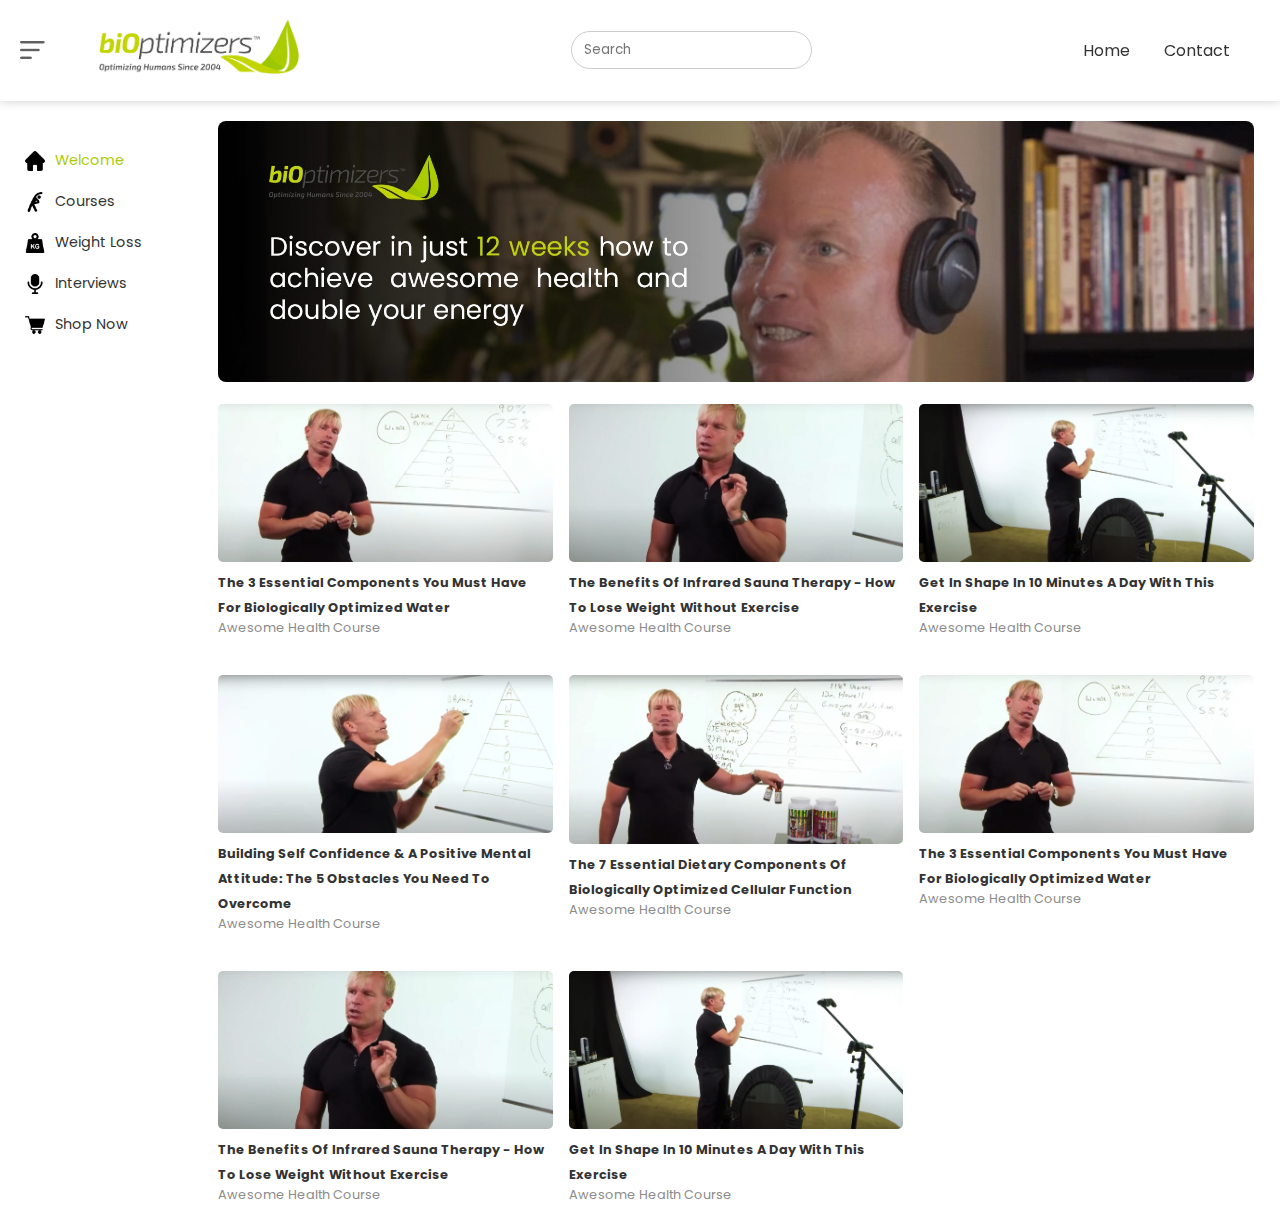
==== videoDashboard.html @ 5ee22897 "uploading the first files" ====
<!DOCTYPE html>
<html lang="en">
<head>
	<meta charset="UTF-8">
	<meta name="viewport" content="width=device-width, initial-scale=1.0">
	<meta http-equiv="X-UA-Compatible" content="ie=edge">
	<link rel="stylesheet" href="style.css">
    <link rel="stylesheet" href="https://use.fontawesome.com/releases/v5.8.1/css/all.css" integrity="sha384-50oBUHEmvpQ+1lW4y57PTFmhCaXp0ML5d60M1M7uH2+nqUivzIebhndOJK28anvf" crossorigin="anonymous">
    <link rel="preconnect" href="https://fonts.googleapis.com">
    <link href="https://fonts.googleapis.com/css2?family=Poppins:ital,wght@0,100;0,200;0,300;0,400;0,500;0,600;0,700;0,800;0,900;1,100;1,200;1,300;1,400;1,500;1,600;1,700;1,800;1,900&display=swap" rel="stylesheet">
	<title>Video Dashboard | Bioptimizers</title>
</head>
<body>
   
    <nav class="flex-div">
        <div class="nav-left">
            <img src="/images/menu2.png" class="menu-icon">
            <a href="index.html"><img src="/images/bio-logo-optimizing-humans-2004.png"class="logo"></a>
        </div>
        <div class="nav-middle flex-div">
            <div class="search-box flex-div">
                <input type="text" placeholder="Search">
                <i class="fas fa-search"></i>
            </div>


        </div>
        <div class="nav-right ">
            <li><a href="index.html">Home</a></li>
            <li><a href="https://bioptimizers.com/contact-us/">Contact</a></li>
        </div>
    </nav>

    <!----sidebar---->

    <div class="sidebar">

        <div class="shortcut-links">
            <a href="videoDashboard.html"><img src="/images/home.png"><p>Welcome</p></a>
            <a href="#"><img src="/images/stretching-exercises.png"><p>Courses</p></a>
            <a href="#"><img src="/images/weight.png"><p>Weight Loss</p></a>
            <a href="#"><img src="/images/microphone.png"></i><p>Interviews</p></a>
            <a href="#"><img src="/images/shopping-cart.png"></i><p>Shop Now</p></a>
        </div>
    </div>

    <!----main---->
    <div class="container">
        <div class="banner">
            <img src="/images/banner3.jpg">
            <div class="color-overlay"></div>
        </div>
        <div class="list-container">
            <div class="vid-list">
                <a href="playVideo.html" ><img src="/images/day-1.jpg" class="thumbnail"></a>
                <div class="vid-info">
                    <a href="playVideo.html">The 3 Essential Components You Must Have For Biologically Optimized Water</a>
                    <p>Awesome Health Course</p>
                </div>
            </div>
            <div class="vid-list">
                <a href="playVideo.html" ><img src="/images/day-2.jpg" class="thumbnail"></a>
                <div class="vid-info">
                    <a href="">The Benefits Of Infrared Sauna Therapy - How To Lose Weight Without Exercise</a>
                    <p>Awesome Health Course</p>
                </div>
            </div>
            <div class="vid-list">
                <a href="playVideo.html" ><img src="/images/day-3.jpg" class="thumbnail"></a>
                <div class="vid-info">
                    <a href="">Get In Shape In 10 Minutes A Day With This Exercise</a>
                    <p>Awesome Health Course</p>
                </div>
            </div>
            <div class="vid-list">
                <a href="playVideo.html" ><img src="/images/day-4.jpg" class="thumbnail"></a>
                <div class="vid-info">
                    <a href="">Building Self Confidence & A Positive Mental Attitude: The 5 Obstacles You Need To Overcome</a>
                    <p>Awesome Health Course</p>
                </div>
            </div>
            <div class="vid-list">
                <a href="playVideo.html" ><img src="/images/day-5.jpg" class="thumbnail"></a>
                <div class="vid-info">
                    <a href="">The 7 Essential Dietary Components Of Biologically Optimized Cellular Function</a>
                    <p>Awesome Health Course</p>
                </div>
            </div>
            <div class="vid-list">
                <a href="playVideo.html" ><img src="/images/day-1.jpg" class="thumbnail"></a>
                <div class="vid-info">
                    <a href="">The 3 Essential Components You Must Have For Biologically Optimized Water</a>
                    <p>Awesome Health Course</p>
                </div>
            </div>
            <div class="vid-list">
                <a href="playVideo.html" ><img src="/images/day-2.jpg" class="thumbnail"></a>
                <div class="vid-info">
                    <a href="">The Benefits Of Infrared Sauna Therapy - How To Lose Weight Without Exercise</a>
                    <p>Awesome Health Course</p>
                </div>
            </div>
            <div class="vid-list">
                <a href="playVideo.html" ><img src="/images/day-3.jpg" class="thumbnail"></a>
                <div class="vid-info">
                    <a href="">Get In Shape In 10 Minutes A Day With This Exercise</a>
                    <p>Awesome Health Course</p>
                </div>
                
            </div>
        </div>

    </div>


    <script src="/js/videoDashboardHamburguer.js"></script>
</body>
</html>
---- style.css ----
@import url('https://fonts.googleapis.com/css2?family=Poppins:ital,wght@0,100;0,200;0,300;0,400;0,500;0,600;0,700;0,800;0,900;1,100;1,200;1,300;1,400;1,500;1,600;1,700;1,800;1,900&display=swap');

* {
	margin: 0;
	padding: 0;
	box-sizing: border-box;
	font-family: 'Poppins', sans-serif;
}

section {
	position: relative;
	width: 100%;
	min-height: 100vh;
	padding: 100px;
	display: flex;
	justify-content: space-between;
	align-items: center;
	background: #fff;

}

header {
	position: absolute;
	top: 0;
	left: 0;
	width: 100%;
	padding: 20px 100px;
	display: flex;
	justify-content: space-between;
	align-items: center;
	background: #fff;
}

.logo {
	width: 200px;
}

header .logo {
	position: relative;
	max-width: 200px;
}
header ul {
	position: relative;
	display: flex;
}



header ul li {
	list-style: none;
}


header ul li a {
	display: inline-block;
	color: #333;
	font-weight: 400;
	margin-left: 40px;
	text-decoration: none;
}

header ul li a:hover{
	color: rgb(36, 36, 36);
	font-weight: 700;
}

.content {
	position: relative;
	width: 100%;
	display: flex;
	justify-content: space-between;
	align-items: center;
}

.content .textBox {
	position: relative;
	max-width: 600px;
}

.content .textBox h2 {
	color: #333;
	font-size: 4rem;
}

.content .textBox h2 span {
	color: #c2d500;
	font-size: 1.4em;
	font-weight: 900;
}

.content .textBox p {
	color: #333;
}


.content .textBox a{
	display: inline-block;
	margin-top: 20px;
	padding: 8px 20px;
	background: #c2d500;
	color: #fff;
	text-decoration: none;
	font-weight: bold;

}

.content .textBox a:hover{
	color: #333;
	font-weight: bold;
}

.content .imgBox {
	width: 600px;
	display: flex;
	justify-content: flex-end;
	padding-right: 50px;
	margin-top: 50px;
}

.content .imgBox img {
	max-width: 340px;
}

.circle {
	position: absolute;
	top: 0;
	left: 0;
	width: 100%;
	height: 100%;
	background: #abcc04;
	clip-path: circle(600px at right 700px);
}
@media (max-width: 991px) 
{    
    header {
        padding: 20px;
    }
    header .logo {
        max-width: 150px;
    }
    
    header ul {
        display: none;
    }

	.toggle {
		position: relative;
		width: 30px;
		height: 30px;
		cursor: pointer;
		background: url(/images/menu.png);
		background-size: 30px;
		background-position:center;
		background-repeat: no-repeat;
		filter: invert();
		z-index: 11;
	}

	.toggle.active {
		background: url(/images/close.png);
		background-size: 30px;
		background-position:center;
		background-repeat: no-repeat;
	}

	header ul.navigation.active{
		position: fixed;
		top: 0;
		left: 0;
		width: 100%;
		height: 100%;
		display: flex;
		justify-content: center;
		align-items: center;
		flex-direction: column;
		background:rgba(243, 243, 243, 0.95);
		z-index: 10;
	}

    section {
        padding: 20px;
    }
    .content {
        flex-direction: column;
        margin-top: 100px;
    }
    .content .textBox h2 {
        font-size: 2.5em;
		margin-bottom: 15px;
    }
	.content .textBox {
		max-width: 100%;
	}

	.content .imgBox{
		max-width: 100%;
	}

	.content .imgBox img {
		max-width: 300px;
	}

	.circle {
		clip-path: circle(400px at center bottom);
	}

}

/* Video Dashboard Starts Here */
 #videoDashboard__section{
	display: flex;
	align-items: flex-start;
	justify-content: center;
	position: relative;
 }

 section main h1 {
	 color: #333;

 }

 section main h1 span {
	color: #c2d500;
	font-weight: 800;
	font-size: 2rem;

}

.flex-div {
	display: flex;
	align-items: center;
}

nav {
	padding: 20px 20px;
	justify-content: space-between;
	box-shadow: 0 0 10px rgba(0, 0, 0, 0.2);
	background-color: white;
	position: sticky;
	top: 0;
	z-index: 10;
}

nav .menu-icon {
	margin-right: 50px;
	padding-bottom: 15px;
	width: 25px;
}



.nav-right li {
	width: 25px;
	margin-right: 30px;
	display: inline;
	
}

.nav-right li a{
	text-decoration: none;
	color: #333;
}

.nav-right li a:hover{
	font-weight: bold;
}

.nav-middle .search-box {
	border: 1px solid #ccc;
	padding: 8px 12px;
	border-radius: 25px;
}

.nav-middle .search-box input {
	width: 200px;
	border: 0;
	outline: 0;
	background: transparent;
}

.nav-middle .search-box i {
	width: 15px;
	color: #ccc;
}

/* Left Sidebar Here */ 
.sidebar {
	background: rgb(255, 255, 255);
	width: 17%;
	height: 100vh;
	position: fixed;
	top: 0;
	padding-left: 25px;
	padding-top: 150px;

}


.sidebar .shortcut-links a img {
	width: 20px;
	margin-right: 10px;

}

.sidebar .shortcut-links a {
	text-decoration: none;
	color: #333;
	margin-right: 20px;
	display: flex;
	align-items: center;
	margin-bottom: 20px;
	width: fit-content;
	flex-wrap: wrap;
	justify-content: center;
	font-size: .9em;
}

.sidebar .shortcut-links a:first-child{
	color: #abcc04;
}

.sidebar .shortcut-links a i {
	margin-right:20px;
	display: flex;
	justify-content: center;
	font-size: 1.5em;
	width: 20px;
}

.small-sidebar {
	width: 5%;
}

.small-sidebar a p{
	display: none;
}


/* Main content Here*/

.container {
	padding-left: 17%;
	padding-right: 2%;
	padding-top: 20px;
	padding-bottom: 20px;

}

.large-container{
	padding-left: 7%;
}


.banner {
	width: 100%;
	height: 100%;

	
}

.banner img {
	width: 100%;
	border-radius: 8px;

}

/* numerous videos Here*/

.list-container {
	display: grid;
	grid-template-columns: repeat(auto-fit, minmax(250px, 1fr));
	grid-column-gap: 16px;
	grid-row-gap: 30px;
	margin-top: 15px;
}


.vid-list .thumbnail {
	width: 100%;
	border-radius: 5px;
	
}

.vid-list .flex-div {
	align-items: flex-start;
	margin-top: 7px;
}


.vid-info a {
	text-decoration: none;
	color: #333;
	font-weight: bold;
	font-size: .8rem;
}

.vid-info a:hover{
	color: #abcc04;
}

.vid-info p{
	font-size: .8rem;
	color: #8b8b8b;
	display: block;
	margin-bottom: 8px;
}

/* media Queries Here */ 

@media (max-width: 900px) {
	.menu-icon {
		display: none;
	}
	.sidebar {
		display: none;
	}

	.container, .large-container {
		padding-left: 5%;
		padding-right: 5%;
	}

	.nav-right li{
		font-size: .7em;
		
	}

	.nav-middle .search-box input{
		width: 50px;

	}
	.logo {
		width: 90px;
	}

}

/* Video player Here*/

.play-container {
	padding-left: 2%;
}

.row {
	display: flex;
	justify-content: space-between;
	flex-wrap: wrap;
}

.play-video {
	flex-basis: 69%;
}

.right-sidebar {
	flex-basis: 30%;
}

.iframe-container {
	position: relative;
	width: 60%;

}

.iframe-container iframe {
	width: 100%;
}
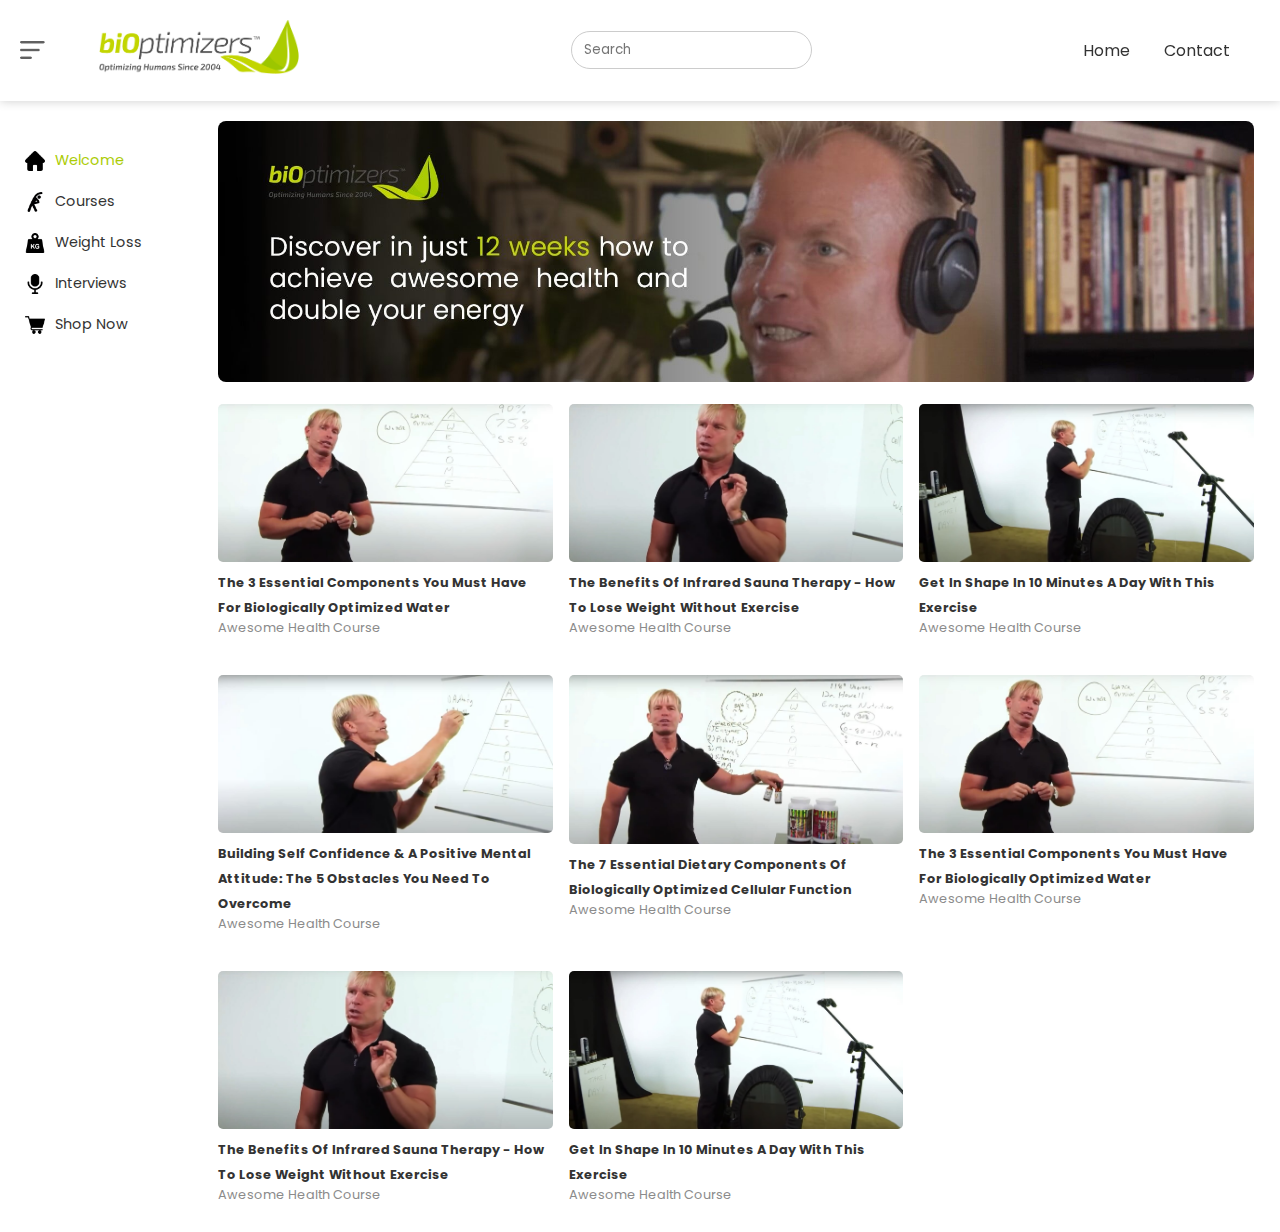
==== commit b97efb89: "Optimizing images" ====
--- a/videoDashboard.html
+++ b/videoDashboard.html
@@ -52,56 +52,56 @@
         </div>
         <div class="list-container">
             <div class="vid-list">
-                <a href="playVideo.html" ><img src="/images/day-1.jpg" class="thumbnail"></a>
+                <a href="#" ><img src="/images/day-1.jpg" class="thumbnail"></a>
                 <div class="vid-info">
-                    <a href="playVideo.html">The 3 Essential Components You Must Have For Biologically Optimized Water</a>
+                    <a>The 3 Essential Components You Must Have For Biologically Optimized Water</a>
                     <p>Awesome Health Course</p>
                 </div>
             </div>
             <div class="vid-list">
-                <a href="playVideo.html" ><img src="/images/day-2.jpg" class="thumbnail"></a>
+                <a href="#" ><img src="/images/day-2.jpg" class="thumbnail"></a>
+                <div class="vid-info">
+                    <a href="#">The Benefits Of Infrared Sauna Therapy - How To Lose Weight Without Exercise</a>
+                    <p>Awesome Health Course</p>
+                </div>
+            </div>
+            <div class="vid-list">
+                <a href="#" ><img src="/images/day-3.jpg" class="thumbnail"></a>
+                <div class="vid-info">
+                    <a href="">Get In Shape In 10 Minutes A Day With This Exercise</a>
+                    <p>Awesome Health Course</p>
+                </div>
+            </div>
+            <div class="vid-list">
+                <a href="#" ><img src="/images/day-4.jpg" class="thumbnail"></a>
+                <div class="vid-info">
+                    <a href="">Building Self Confidence & A Positive Mental Attitude: The 5 Obstacles You Need To Overcome</a>
+                    <p>Awesome Health Course</p>
+                </div>
+            </div>
+            <div class="vid-list">
+                <a href="#" ><img src="/images/day-5.jpg" class="thumbnail"></a>
+                <div class="vid-info">
+                    <a href="">The 7 Essential Dietary Components Of Biologically Optimized Cellular Function</a>
+                    <p>Awesome Health Course</p>
+                </div>
+            </div>
+            <div class="vid-list">
+                <a href="#" ><img src="/images/day-1.jpg" class="thumbnail"></a>
+                <div class="vid-info">
+                    <a href="">The 3 Essential Components You Must Have For Biologically Optimized Water</a>
+                    <p>Awesome Health Course</p>
+                </div>
+            </div>
+            <div class="vid-list">
+                <a href="#" ><img src="/images/day-2.jpg" class="thumbnail"></a>
                 <div class="vid-info">
                     <a href="">The Benefits Of Infrared Sauna Therapy - How To Lose Weight Without Exercise</a>
                     <p>Awesome Health Course</p>
                 </div>
             </div>
             <div class="vid-list">
-                <a href="playVideo.html" ><img src="/images/day-3.jpg" class="thumbnail"></a>
-                <div class="vid-info">
-                    <a href="">Get In Shape In 10 Minutes A Day With This Exercise</a>
-                    <p>Awesome Health Course</p>
-                </div>
-            </div>
-            <div class="vid-list">
-                <a href="playVideo.html" ><img src="/images/day-4.jpg" class="thumbnail"></a>
-                <div class="vid-info">
-                    <a href="">Building Self Confidence & A Positive Mental Attitude: The 5 Obstacles You Need To Overcome</a>
-                    <p>Awesome Health Course</p>
-                </div>
-            </div>
-            <div class="vid-list">
-                <a href="playVideo.html" ><img src="/images/day-5.jpg" class="thumbnail"></a>
-                <div class="vid-info">
-                    <a href="">The 7 Essential Dietary Components Of Biologically Optimized Cellular Function</a>
-                    <p>Awesome Health Course</p>
-                </div>
-            </div>
-            <div class="vid-list">
-                <a href="playVideo.html" ><img src="/images/day-1.jpg" class="thumbnail"></a>
-                <div class="vid-info">
-                    <a href="">The 3 Essential Components You Must Have For Biologically Optimized Water</a>
-                    <p>Awesome Health Course</p>
-                </div>
-            </div>
-            <div class="vid-list">
-                <a href="playVideo.html" ><img src="/images/day-2.jpg" class="thumbnail"></a>
-                <div class="vid-info">
-                    <a href="">The Benefits Of Infrared Sauna Therapy - How To Lose Weight Without Exercise</a>
-                    <p>Awesome Health Course</p>
-                </div>
-            </div>
-            <div class="vid-list">
-                <a href="playVideo.html" ><img src="/images/day-3.jpg" class="thumbnail"></a>
+                <a href="#" ><img src="/images/day-3.jpg" class="thumbnail"></a>
                 <div class="vid-info">
                     <a href="">Get In Shape In 10 Minutes A Day With This Exercise</a>
                     <p>Awesome Health Course</p>
--- a/style.css
+++ b/style.css
@@ -455,13 +455,4 @@
 	flex-basis: 30%;
 }
 
-.iframe-container {
-	position: relative;
-	width: 60%;
-
-}
-
-.iframe-container iframe {
-	width: 100%;
-}
-
+
